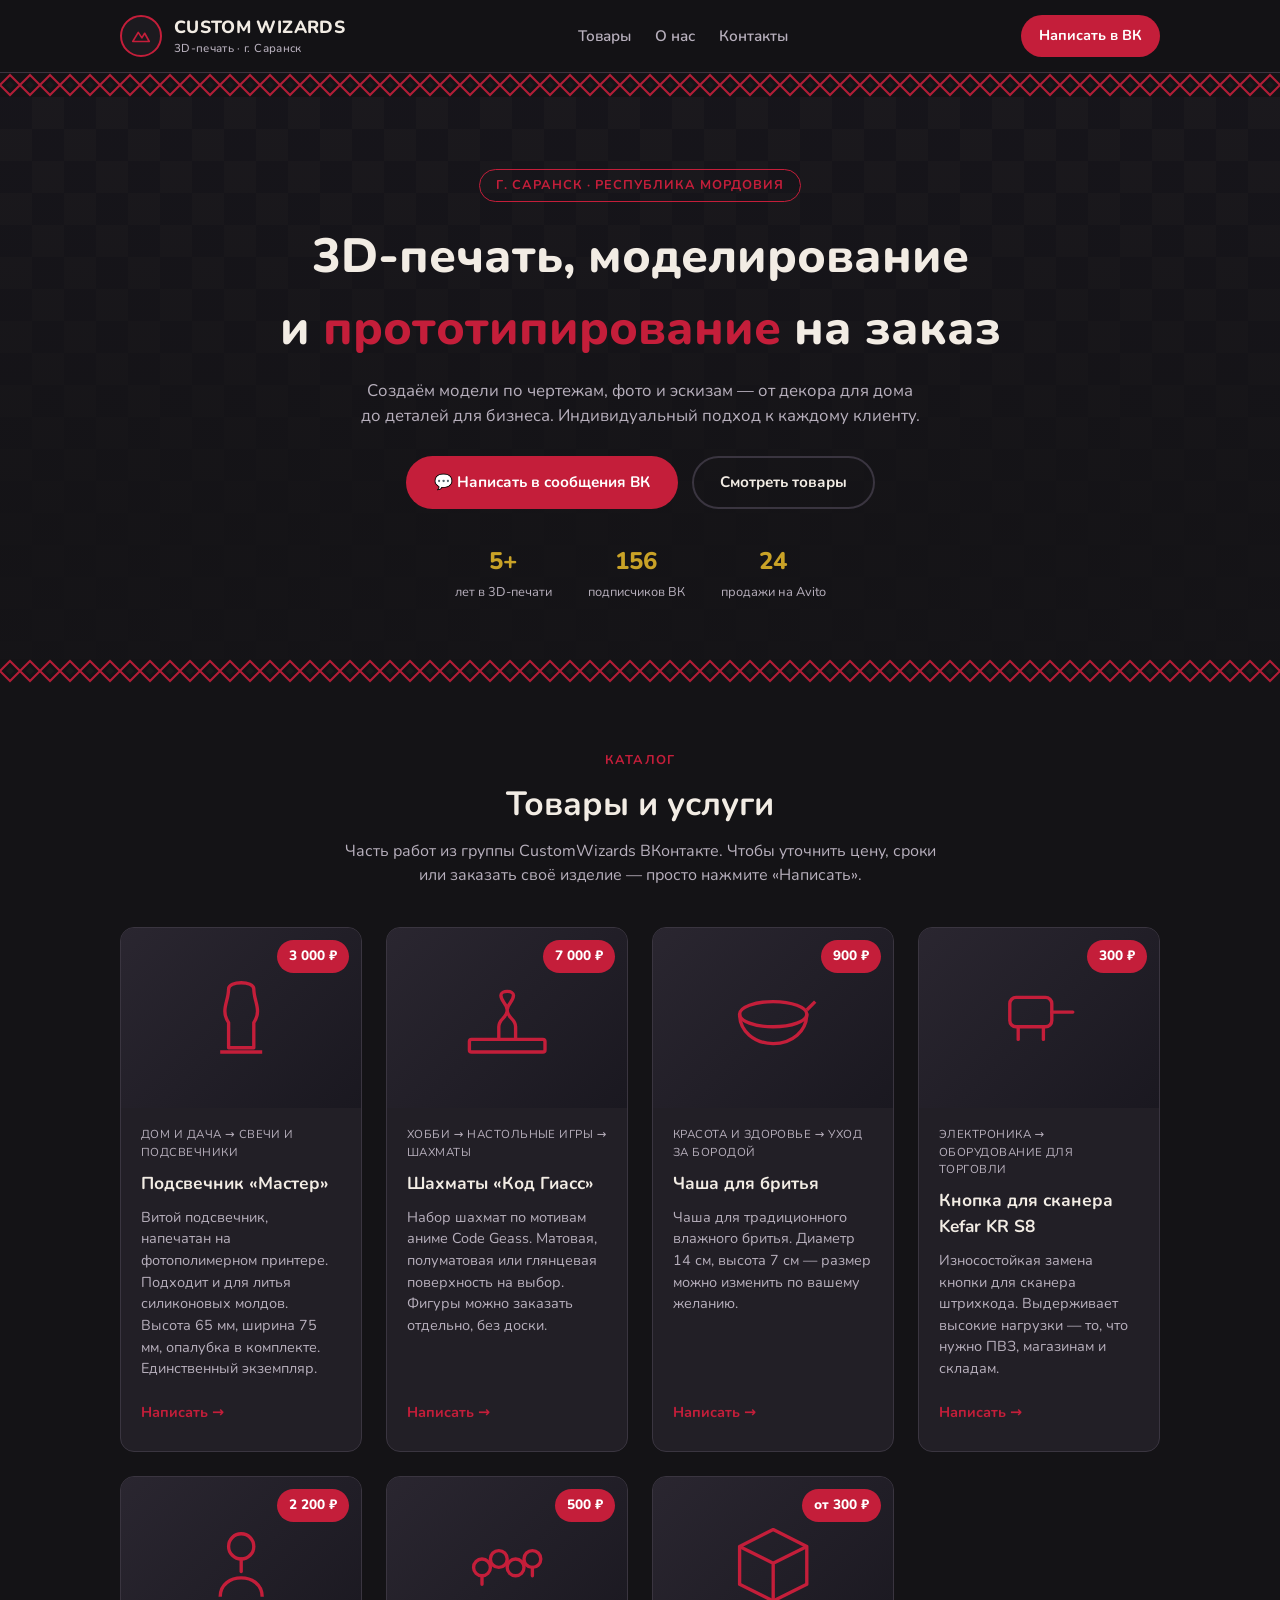
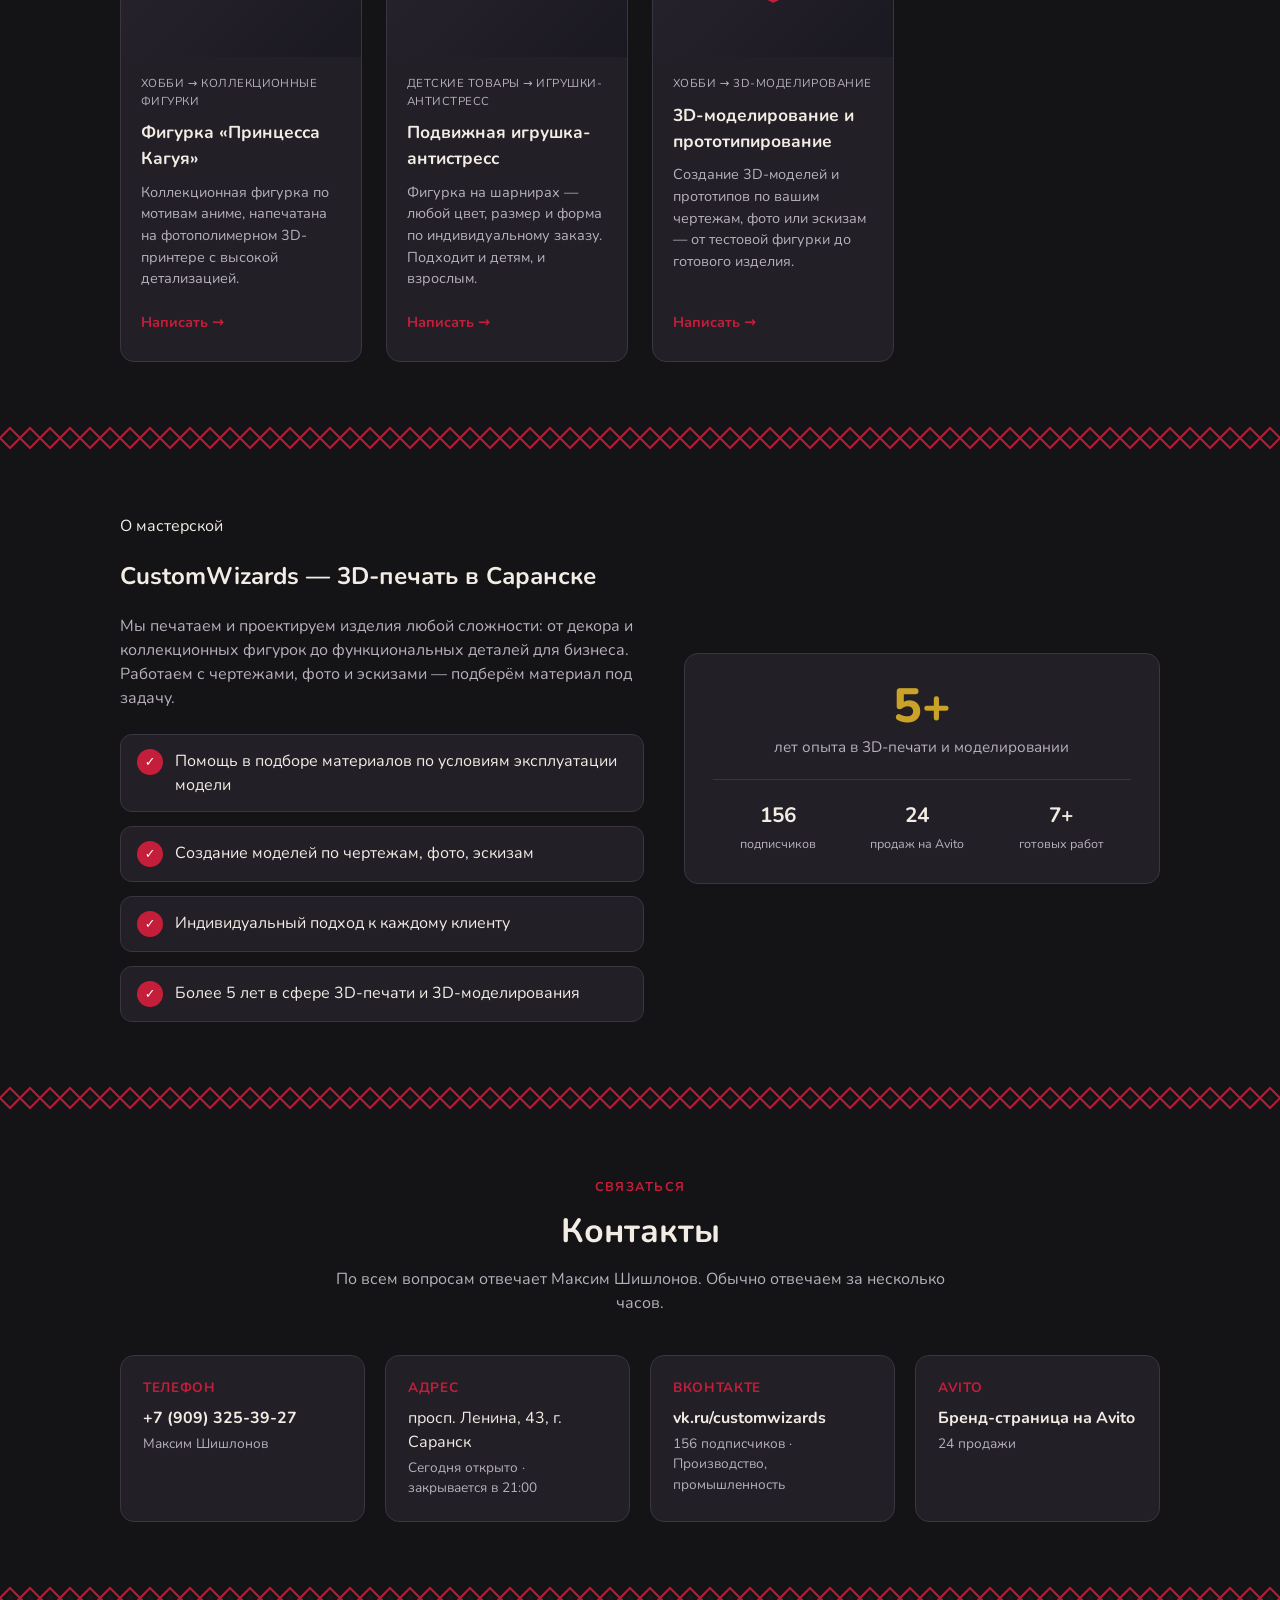
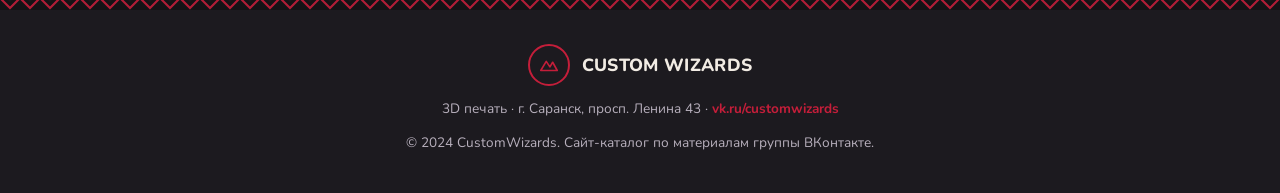
==== customwizards/index.html @ 52fe1aa4 "Add CustomWizards catalog site with Mordovian ornament styling Builds a single-page catalog site for" ====
<!DOCTYPE html>
<html lang="ru">
<head>
<meta charset="UTF-8">
<meta name="viewport" content="width=device-width, initial-scale=1.0">
<title>CustomWizards — 3D-печать и моделирование в Саранске</title>
<meta name="description" content="CustomWizards | 3D печать г. Саранск — 3D-печать, моделирование и прототипирование на заказ. Подсвечники, фигурки, шахматы, аксессуары и индивидуальные изделия.">
<link rel="preconnect" href="https://fonts.googleapis.com">
<link rel="preconnect" href="https://fonts.gstatic.com" crossorigin>
<link href="https://fonts.googleapis.com/css2?family=Nunito:wght@400;600;700;800&display=swap" rel="stylesheet">
<link rel="stylesheet" href="css/style.css">
</head>
<body>

<header class="site-header">
  <div class="nav">
    <a class="brand" href="#top">
      <span class="logo-badge" aria-hidden="true">
        <svg width="22" height="22" viewBox="0 0 24 24" fill="none" stroke="#c41e3a" stroke-width="1.8">
          <path d="M3 18 L9 8 L13 14 L16 9 L21 18 Z" stroke-linejoin="round"/>
        </svg>
      </span>
      <span>CUSTOM WIZARDS<small>3D-печать · г. Саранск</small></span>
    </a>
    <ul class="nav-links" id="navLinks">
      <li><a href="#products">Товары</a></li>
      <li><a href="#about">О нас</a></li>
      <li><a href="#contacts">Контакты</a></li>
    </ul>
    <a class="nav-cta" id="navCta" href="https://vk.me/customwizards" target="_blank" rel="noopener">Написать в ВК</a>
    <button class="menu-toggle" id="menuToggle" aria-label="Меню">☰</button>
  </div>
</header>

<div class="ornament-strip" aria-hidden="true"></div>

<main id="top">

  <!-- HERO -->
  <section class="hero">
    <div class="container hero-inner">
      <span class="eyebrow">г. Саранск · Республика Мордовия</span>
      <h1>3D-печать, моделирование<br>и <span>прототипирование</span> на заказ</h1>
      <p class="lead">Создаём модели по чертежам, фото и эскизам — от декора для дома до деталей для бизнеса. Индивидуальный подход к каждому клиенту.</p>
      <div class="hero-actions">
        <a class="btn btn-primary" href="https://vk.me/customwizards" target="_blank" rel="noopener">💬 Написать в сообщения ВК</a>
        <a class="btn btn-outline" href="#products">Смотреть товары</a>
      </div>
      <div class="hero-stats">
        <div class="stat"><b>5+</b><span>лет в 3D-печати</span></div>
        <div class="stat"><b>156</b><span>подписчиков ВК</span></div>
        <div class="stat"><b>24</b><span>продажи на Avito</span></div>
      </div>
    </div>
  </section>

  <div class="ornament-strip" aria-hidden="true"></div>

  <!-- PRODUCTS -->
  <section class="section" id="products">
    <div class="container">
      <div class="section-head">
        <span class="kicker">Каталог</span>
        <h2>Товары и услуги</h2>
        <p>Часть работ из группы CustomWizards ВКонтакте. Чтобы уточнить цену, сроки или заказать своё изделие — просто нажмите «Написать».</p>
      </div>

      <div class="grid">

        <!-- 1 Подсвечник -->
        <article class="product-card">
          <div class="product-media">
            <span class="price-tag">3 000 ₽</span>
            <svg viewBox="0 0 48 48" fill="none" stroke="#c41e3a" stroke-width="1.6">
              <path d="M18 10 C18 6 30 6 30 10 C30 16 34 20 30 26 L30 38 L18 38 L18 26 C14 20 18 16 18 10 Z" stroke-linejoin="round"/>
              <line x1="14" y1="40" x2="34" y2="40"/>
            </svg>
          </div>
          <div class="product-body">
            <span class="product-cat">Дом и дача → Свечи и подсвечники</span>
            <h3>Подсвечник «Мастер»</h3>
            <p>Витой подсвечник, напечатан на фотополимерном принтере. Подходит и для литья силиконовых молдов. Высота 65 мм, ширина 75 мм, опалубка в комплекте. Единственный экземпляр.</p>
            <a class="product-link" href="https://vk.me/customwizards" target="_blank" rel="noopener">Написать →</a>
          </div>
        </article>

        <!-- 2 Шахматы -->
        <article class="product-card">
          <div class="product-media">
            <span class="price-tag">7 000 ₽</span>
            <svg viewBox="0 0 48 48" fill="none" stroke="#c41e3a" stroke-width="1.6">
              <rect x="6" y="34" width="36" height="6" rx="1" stroke-linejoin="round"/>
              <path d="M20 34 L20 28 C20 24 24 24 24 20 C24 17 21 16 21 13 C21 10.5 27 10.5 27 13 C27 16 24 17 24 20 C24 24 28 24 28 28 L28 34" stroke-linejoin="round"/>
            </svg>
          </div>
          <div class="product-body">
            <span class="product-cat">Хобби → Настольные игры → Шахматы</span>
            <h3>Шахматы «Код Гиасс»</h3>
            <p>Набор шахмат по мотивам аниме Code Geass. Матовая, полуматовая или глянцевая поверхность на выбор. Фигуры можно заказать отдельно, без доски.</p>
            <a class="product-link" href="https://vk.me/customwizards" target="_blank" rel="noopener">Написать →</a>
          </div>
        </article>

        <!-- 3 Чаша для бритья -->
        <article class="product-card">
          <div class="product-media">
            <span class="price-tag">900 ₽</span>
            <svg viewBox="0 0 48 48" fill="none" stroke="#c41e3a" stroke-width="1.6">
              <path d="M8 22 C8 30 15 36 24 36 C33 36 40 30 40 22" stroke-linecap="round"/>
              <ellipse cx="24" cy="22" rx="16" ry="6"/>
              <path d="M40 20 L44 16"/>
            </svg>
          </div>
          <div class="product-body">
            <span class="product-cat">Красота и здоровье → Уход за бородой</span>
            <h3>Чаша для бритья</h3>
            <p>Чаша для традиционного влажного бритья. Диаметр 14 см, высота 7 см — размер можно изменить по вашему желанию.</p>
            <a class="product-link" href="https://vk.me/customwizards" target="_blank" rel="noopener">Написать →</a>
          </div>
        </article>

        <!-- 4 Кнопка сканера -->
        <article class="product-card">
          <div class="product-media">
            <span class="price-tag">300 ₽</span>
            <svg viewBox="0 0 48 48" fill="none" stroke="#c41e3a" stroke-width="1.6">
              <rect x="10" y="14" width="20" height="14" rx="3" stroke-linejoin="round"/>
              <path d="M30 21 L40 21" stroke-linecap="round"/>
              <path d="M14 28 L14 34" stroke-linecap="round"/>
              <path d="M26 28 L26 34" stroke-linecap="round"/>
            </svg>
          </div>
          <div class="product-body">
            <span class="product-cat">Электроника → Оборудование для торговли</span>
            <h3>Кнопка для сканера Kefar KR S8</h3>
            <p>Износостойкая замена кнопки для сканера штрихкода. Выдерживает высокие нагрузки — то, что нужно ПВЗ, магазинам и складам.</p>
            <a class="product-link" href="https://vk.me/customwizards" target="_blank" rel="noopener">Написать →</a>
          </div>
        </article>

        <!-- 5 Принцесса Кагуя -->
        <article class="product-card">
          <div class="product-media">
            <span class="price-tag">2 200 ₽</span>
            <svg viewBox="0 0 48 48" fill="none" stroke="#c41e3a" stroke-width="1.6">
              <circle cx="24" cy="14" r="6"/>
              <path d="M14 38 C14 26 34 26 34 38" stroke-linejoin="round"/>
              <path d="M24 20 L24 26" stroke-linecap="round"/>
            </svg>
          </div>
          <div class="product-body">
            <span class="product-cat">Хобби → Коллекционные фигурки</span>
            <h3>Фигурка «Принцесса Кагуя»</h3>
            <p>Коллекционная фигурка по мотивам аниме, напечатана на фотополимерном 3D-принтере с высокой детализацией.</p>
            <a class="product-link" href="https://vk.me/customwizards" target="_blank" rel="noopener">Написать →</a>
          </div>
        </article>

        <!-- 6 Игрушка-антистресс -->
        <article class="product-card">
          <div class="product-media">
            <span class="price-tag">500 ₽</span>
            <svg viewBox="0 0 48 48" fill="none" stroke="#c41e3a" stroke-width="1.6">
              <circle cx="12" cy="24" r="4"/>
              <circle cx="20" cy="20" r="4"/>
              <circle cx="28" cy="24" r="4"/>
              <circle cx="36" cy="20" r="4"/>
              <path d="M12 28 L12 32 M36 24 L36 28" stroke-linecap="round"/>
            </svg>
          </div>
          <div class="product-body">
            <span class="product-cat">Детские товары → Игрушки-антистресс</span>
            <h3>Подвижная игрушка-антистресс</h3>
            <p>Фигурка на шарнирах — любой цвет, размер и форма по индивидуальному заказу. Подходит и детям, и взрослым.</p>
            <a class="product-link" href="https://vk.me/customwizards" target="_blank" rel="noopener">Написать →</a>
          </div>
        </article>

        <!-- 7 Моделирование/Прототипирование -->
        <article class="product-card">
          <div class="product-media">
            <span class="price-tag">от 300 ₽</span>
            <svg viewBox="0 0 48 48" fill="none" stroke="#c41e3a" stroke-width="1.6">
              <path d="M24 6 L40 14 L40 32 L24 40 L8 32 L8 14 Z" stroke-linejoin="round"/>
              <path d="M8 14 L24 22 L40 14 M24 22 L24 40" stroke-linejoin="round"/>
            </svg>
          </div>
          <div class="product-body">
            <span class="product-cat">Хобби → 3D-моделирование</span>
            <h3>3D-моделирование и прототипирование</h3>
            <p>Создание 3D-моделей и прототипов по вашим чертежам, фото или эскизам — от тестовой фигурки до готового изделия.</p>
            <a class="product-link" href="https://vk.me/customwizards" target="_blank" rel="noopener">Написать →</a>
          </div>
        </article>

      </div>
    </div>
  </section>

  <div class="ornament-strip" aria-hidden="true"></div>

  <!-- ABOUT -->
  <section class="section" id="about">
    <div class="container about-wrap">
      <div>
        <span class="kicker">О мастерской</span>
        <h2>CustomWizards — 3D-печать в Саранске</h2>
        <p style="color:var(--text-dim); margin-bottom:24px;">Мы печатаем и проектируем изделия любой сложности: от декора и коллекционных фигурок до функциональных деталей для бизнеса. Работаем с чертежами, фото и эскизами — подберём материал под задачу.</p>
        <ul class="services-list">
          <li><span class="check">✓</span> Помощь в подборе материалов по условиям эксплуатации модели</li>
          <li><span class="check">✓</span> Создание моделей по чертежам, фото, эскизам</li>
          <li><span class="check">✓</span> Индивидуальный подход к каждому клиенту</li>
          <li><span class="check">✓</span> Более 5 лет в сфере 3D-печати и 3D-моделирования</li>
        </ul>
      </div>
      <div class="badge-panel">
        <div class="years">5+</div>
        <div class="years-label">лет опыта в 3D-печати и моделировании</div>
        <div class="divider"></div>
        <div class="mini-stats">
          <div><b>156</b><span>подписчиков</span></div>
          <div><b>24</b><span>продаж на Avito</span></div>
          <div><b>7+</b><span>готовых работ</span></div>
        </div>
      </div>
    </div>
  </section>

  <div class="ornament-strip" aria-hidden="true"></div>

  <!-- CONTACTS -->
  <section class="section" id="contacts">
    <div class="container">
      <div class="section-head">
        <span class="kicker">Связаться</span>
        <h2>Контакты</h2>
        <p>По всем вопросам отвечает Максим Шишлонов. Обычно отвечаем за несколько часов.</p>
      </div>
      <div class="contact-wrap">
        <div class="contact-card">
          <h4>Телефон</h4>
          <a href="tel:+79093253927">+7 (909) 325-39-27</a>
          <p class="sub">Максим Шишлонов</p>
        </div>
        <div class="contact-card">
          <h4>Адрес</h4>
          <p>просп. Ленина, 43, г. Саранск</p>
          <p class="sub">Сегодня открыто · закрывается в 21:00</p>
        </div>
        <div class="contact-card">
          <h4>ВКонтакте</h4>
          <a href="https://vk.ru/customwizards" target="_blank" rel="noopener">vk.ru/customwizards</a>
          <p class="sub">156 подписчиков · Производство, промышленность</p>
        </div>
        <div class="contact-card">
          <h4>Avito</h4>
          <a href="https://www.avito.ru/brands/i325204323/all?sellerId=388c10546d2256b89f6" target="_blank" rel="noopener">Бренд-страница на Avito</a>
          <p class="sub">24 продажи</p>
        </div>
      </div>
    </div>
  </section>

</main>

<div class="ornament-strip" aria-hidden="true"></div>

<footer>
  <div class="container">
    <a class="brand" href="#top">
      <span class="logo-badge" aria-hidden="true">
        <svg width="22" height="22" viewBox="0 0 24 24" fill="none" stroke="#c41e3a" stroke-width="1.8">
          <path d="M3 18 L9 8 L13 14 L16 9 L21 18 Z" stroke-linejoin="round"/>
        </svg>
      </span>
      <span>CUSTOM WIZARDS</span>
    </a>
    <p>3D печать · г. Саранск, просп. Ленина 43 · <a class="vk-link" href="https://vk.ru/customwizards" target="_blank" rel="noopener">vk.ru/customwizards</a></p>
    <p>© 2024 CustomWizards. Сайт-каталог по материалам группы ВКонтакте.</p>
  </div>
</footer>

<a class="floating-cta" href="https://vk.me/customwizards" target="_blank" rel="noopener">💬 Написать</a>

<script src="js/main.js"></script>
</body>
</html>
---- customwizards/css/style.css ----
:root {
  --bg: #141316;
  --bg-soft: #1c1a1f;
  --card: #221f26;
  --card-border: #3a3540;
  --text: #f2ece4;
  --text-dim: #b8b0bd;
  --red: #c41e3a;
  --red-dark: #8f1529;
  --cream: #f2ece4;
  --gold: #c9a227;
  --radius: 14px;
  --ornament: url("ornament.svg");
}

* { box-sizing: border-box; }

html { scroll-behavior: smooth; }

body {
  margin: 0;
  background: var(--bg);
  color: var(--text);
  font-family: "Nunito", "Segoe UI", system-ui, sans-serif;
  line-height: 1.5;
}

a { color: inherit; }

.ornament-strip {
  height: 24px;
  background-image: var(--ornament);
  background-repeat: repeat-x;
  background-size: 40px 24px;
  background-position: center;
  opacity: 0.9;
}

.container {
  max-width: 1080px;
  margin: 0 auto;
  padding: 0 20px;
}

/* Header */
header.site-header {
  position: sticky;
  top: 0;
  z-index: 20;
  background: rgba(20, 19, 22, 0.92);
  backdrop-filter: blur(6px);
  border-bottom: 1px solid var(--card-border);
}

.nav {
  display: flex;
  align-items: center;
  justify-content: space-between;
  padding: 14px 20px;
  max-width: 1080px;
  margin: 0 auto;
}

.brand {
  display: flex;
  align-items: center;
  gap: 12px;
  font-weight: 800;
  font-size: 1.1rem;
  letter-spacing: 0.02em;
  text-decoration: none;
  color: var(--text);
}

.brand .logo-badge {
  width: 42px;
  height: 42px;
  border-radius: 50%;
  border: 2px solid var(--red);
  display: flex;
  align-items: center;
  justify-content: center;
  background: var(--bg-soft);
  flex-shrink: 0;
}

.brand small {
  display: block;
  font-weight: 500;
  font-size: 0.72rem;
  color: var(--text-dim);
  letter-spacing: 0.03em;
}

.nav-links {
  display: flex;
  gap: 24px;
  list-style: none;
  margin: 0;
  padding: 0;
}

.nav-links a {
  text-decoration: none;
  color: var(--text-dim);
  font-weight: 600;
  font-size: 0.95rem;
  transition: color 0.2s;
}
.nav-links a:hover { color: var(--red); }

.nav-cta {
  display: inline-flex;
  align-items: center;
  gap: 8px;
  background: var(--red);
  color: #fff;
  padding: 10px 18px;
  border-radius: 999px;
  font-weight: 700;
  font-size: 0.9rem;
  text-decoration: none;
  white-space: nowrap;
  transition: background 0.2s, transform 0.2s;
}
.nav-cta:hover { background: var(--red-dark); transform: translateY(-1px); }

.menu-toggle {
  display: none;
  background: none;
  border: 1px solid var(--card-border);
  border-radius: 8px;
  color: var(--text);
  padding: 8px 10px;
  font-size: 1.1rem;
}

/* Hero */
.hero {
  position: relative;
  padding: 72px 0 56px;
  overflow: hidden;
  background:
    repeating-conic-gradient(#232026 0% 25%, #191720 0% 50%) 0 0/ 64px 64px;
}
.hero::after {
  content: "";
  position: absolute;
  inset: 0;
  background: linear-gradient(180deg, rgba(20,19,22,0.55), rgba(20,19,22,0.92) 75%);
}
.hero-inner {
  position: relative;
  z-index: 1;
  text-align: center;
}
.hero .eyebrow {
  display: inline-block;
  border: 1px solid var(--red);
  color: var(--red);
  border-radius: 999px;
  padding: 6px 16px;
  font-weight: 700;
  font-size: 0.8rem;
  letter-spacing: 0.08em;
  text-transform: uppercase;
  margin-bottom: 18px;
}
.hero h1 {
  font-size: clamp(1.9rem, 4.5vw, 3rem);
  margin: 0 0 14px;
  font-weight: 800;
}
.hero h1 span { color: var(--red); }
.hero p.lead {
  max-width: 560px;
  margin: 0 auto 28px;
  color: var(--text-dim);
  font-size: 1.05rem;
}
.hero-actions {
  display: flex;
  gap: 14px;
  justify-content: center;
  flex-wrap: wrap;
  margin-bottom: 34px;
}
.btn {
  display: inline-flex;
  align-items: center;
  gap: 8px;
  padding: 13px 26px;
  border-radius: 999px;
  font-weight: 700;
  text-decoration: none;
  font-size: 0.95rem;
  border: 2px solid transparent;
  cursor: pointer;
  transition: transform 0.2s, background 0.2s, border-color 0.2s;
}
.btn-primary { background: var(--red); color: #fff; }
.btn-primary:hover { background: var(--red-dark); transform: translateY(-1px); }
.btn-outline { border-color: var(--card-border); color: var(--text); background: transparent; }
.btn-outline:hover { border-color: var(--red); color: var(--red); }

.hero-stats {
  display: flex;
  justify-content: center;
  gap: 36px;
  flex-wrap: wrap;
}
.hero-stats .stat { text-align: center; }
.hero-stats .stat b {
  display: block;
  font-size: 1.5rem;
  color: var(--gold);
  font-weight: 800;
}
.hero-stats .stat span {
  font-size: 0.8rem;
  color: var(--text-dim);
}

/* Section headings */
.section { padding: 64px 0; }
.section-head {
  text-align: center;
  max-width: 620px;
  margin: 0 auto 40px;
}
.section-head .kicker {
  color: var(--red);
  font-weight: 700;
  font-size: 0.8rem;
  letter-spacing: 0.1em;
  text-transform: uppercase;
}
.section-head h2 {
  font-size: clamp(1.5rem, 3vw, 2.1rem);
  margin: 8px 0 10px;
}
.section-head p { color: var(--text-dim); margin: 0; }

/* Product grid */
.grid {
  display: grid;
  grid-template-columns: repeat(auto-fit, minmax(240px, 1fr));
  gap: 24px;
}

.product-card {
  background: var(--card);
  border: 1px solid var(--card-border);
  border-radius: var(--radius);
  overflow: hidden;
  display: flex;
  flex-direction: column;
  transition: transform 0.2s, border-color 0.2s;
}
.product-card:hover { transform: translateY(-4px); border-color: var(--red); }

.product-media {
  aspect-ratio: 4/3;
  display: flex;
  align-items: center;
  justify-content: center;
  background: linear-gradient(135deg, #2a2630, #1a1820);
  position: relative;
}
.product-media svg { width: 56%; height: 56%; }
.price-tag {
  position: absolute;
  top: 12px;
  right: 12px;
  background: var(--red);
  color: #fff;
  font-weight: 800;
  font-size: 0.85rem;
  padding: 6px 12px;
  border-radius: 999px;
}

.product-body {
  padding: 18px 20px 20px;
  display: flex;
  flex-direction: column;
  flex: 1;
  gap: 10px;
}
.product-cat {
  font-size: 0.72rem;
  color: var(--text-dim);
  text-transform: uppercase;
  letter-spacing: 0.04em;
}
.product-body h3 {
  margin: 0;
  font-size: 1.08rem;
}
.product-body p {
  margin: 0;
  color: var(--text-dim);
  font-size: 0.9rem;
  flex: 1;
}
.product-link {
  align-self: flex-start;
  display: inline-flex;
  align-items: center;
  gap: 6px;
  color: var(--red);
  font-weight: 700;
  text-decoration: none;
  font-size: 0.9rem;
  margin-top: 4px;
  padding: 8px 0;
}
.product-link:hover { text-decoration: underline; }

/* About / services */
.about-wrap {
  display: grid;
  grid-template-columns: 1.1fr 1fr;
  gap: 40px;
  align-items: center;
}
@media (max-width: 760px) { .about-wrap { grid-template-columns: 1fr; } }

.services-list {
  list-style: none;
  margin: 0;
  padding: 0;
  display: grid;
  gap: 14px;
}
.services-list li {
  display: flex;
  gap: 12px;
  align-items: flex-start;
  background: var(--card);
  border: 1px solid var(--card-border);
  border-radius: 12px;
  padding: 14px 16px;
}
.services-list .check {
  flex-shrink: 0;
  width: 26px;
  height: 26px;
  border-radius: 50%;
  background: var(--red);
  color: #fff;
  display: flex;
  align-items: center;
  justify-content: center;
  font-size: 0.8rem;
  font-weight: 800;
}

.badge-panel {
  background: var(--card);
  border: 1px solid var(--card-border);
  border-radius: var(--radius);
  padding: 28px;
  text-align: center;
  position: relative;
}
.badge-panel .years {
  font-size: 3rem;
  font-weight: 800;
  color: var(--gold);
  line-height: 1;
}
.badge-panel .years-label {
  color: var(--text-dim);
  margin-top: 6px;
  font-size: 0.95rem;
}
.badge-panel .divider {
  height: 1px;
  background: var(--card-border);
  margin: 20px 0;
}
.mini-stats {
  display: flex;
  justify-content: space-around;
}
.mini-stats div b { display: block; font-size: 1.3rem; color: var(--text); }
.mini-stats div span { font-size: 0.78rem; color: var(--text-dim); }

/* Contacts */
.contact-wrap {
  display: grid;
  grid-template-columns: repeat(auto-fit, minmax(220px, 1fr));
  gap: 20px;
}
.contact-card {
  background: var(--card);
  border: 1px solid var(--card-border);
  border-radius: var(--radius);
  padding: 22px;
}
.contact-card h4 {
  margin: 0 0 8px;
  font-size: 0.85rem;
  text-transform: uppercase;
  letter-spacing: 0.05em;
  color: var(--red);
}
.contact-card p, .contact-card a {
  margin: 0;
  font-size: 1rem;
  text-decoration: none;
}
.contact-card a { color: var(--text); font-weight: 700; }
.contact-card a:hover { color: var(--red); }
.contact-card .sub { color: var(--text-dim); font-size: 0.85rem; margin-top: 4px; }

/* Footer */
footer {
  background: var(--bg-soft);
  padding: 34px 0 26px;
  text-align: center;
  color: var(--text-dim);
  font-size: 0.85rem;
}
footer .brand { justify-content: center; margin-bottom: 10px; }
footer a.vk-link { color: var(--red); font-weight: 700; text-decoration: none; }

.floating-cta {
  position: fixed;
  bottom: 20px;
  right: 20px;
  z-index: 30;
  background: var(--red);
  color: #fff;
  border-radius: 999px;
  padding: 14px 22px;
  font-weight: 800;
  text-decoration: none;
  box-shadow: 0 8px 24px rgba(196, 30, 58, 0.45);
  display: flex;
  align-items: center;
  gap: 8px;
  opacity: 0;
  transform: translateY(12px);
  pointer-events: none;
  transition: opacity 0.25s, transform 0.25s;
}
.floating-cta.visible {
  opacity: 1;
  transform: translateY(0);
  pointer-events: auto;
}
.floating-cta:hover { background: var(--red-dark); }

@media (max-width: 760px) {
  .nav-links, .nav-cta { display: none; }
  .nav-links.open {
    display: flex;
    flex-direction: column;
    position: absolute;
    top: 100%;
    left: 0;
    right: 0;
    background: var(--bg-soft);
    padding: 16px 20px;
    border-bottom: 1px solid var(--card-border);
    gap: 14px;
  }
  .nav-cta.open { display: inline-flex; }
  .menu-toggle { display: inline-flex; }
}
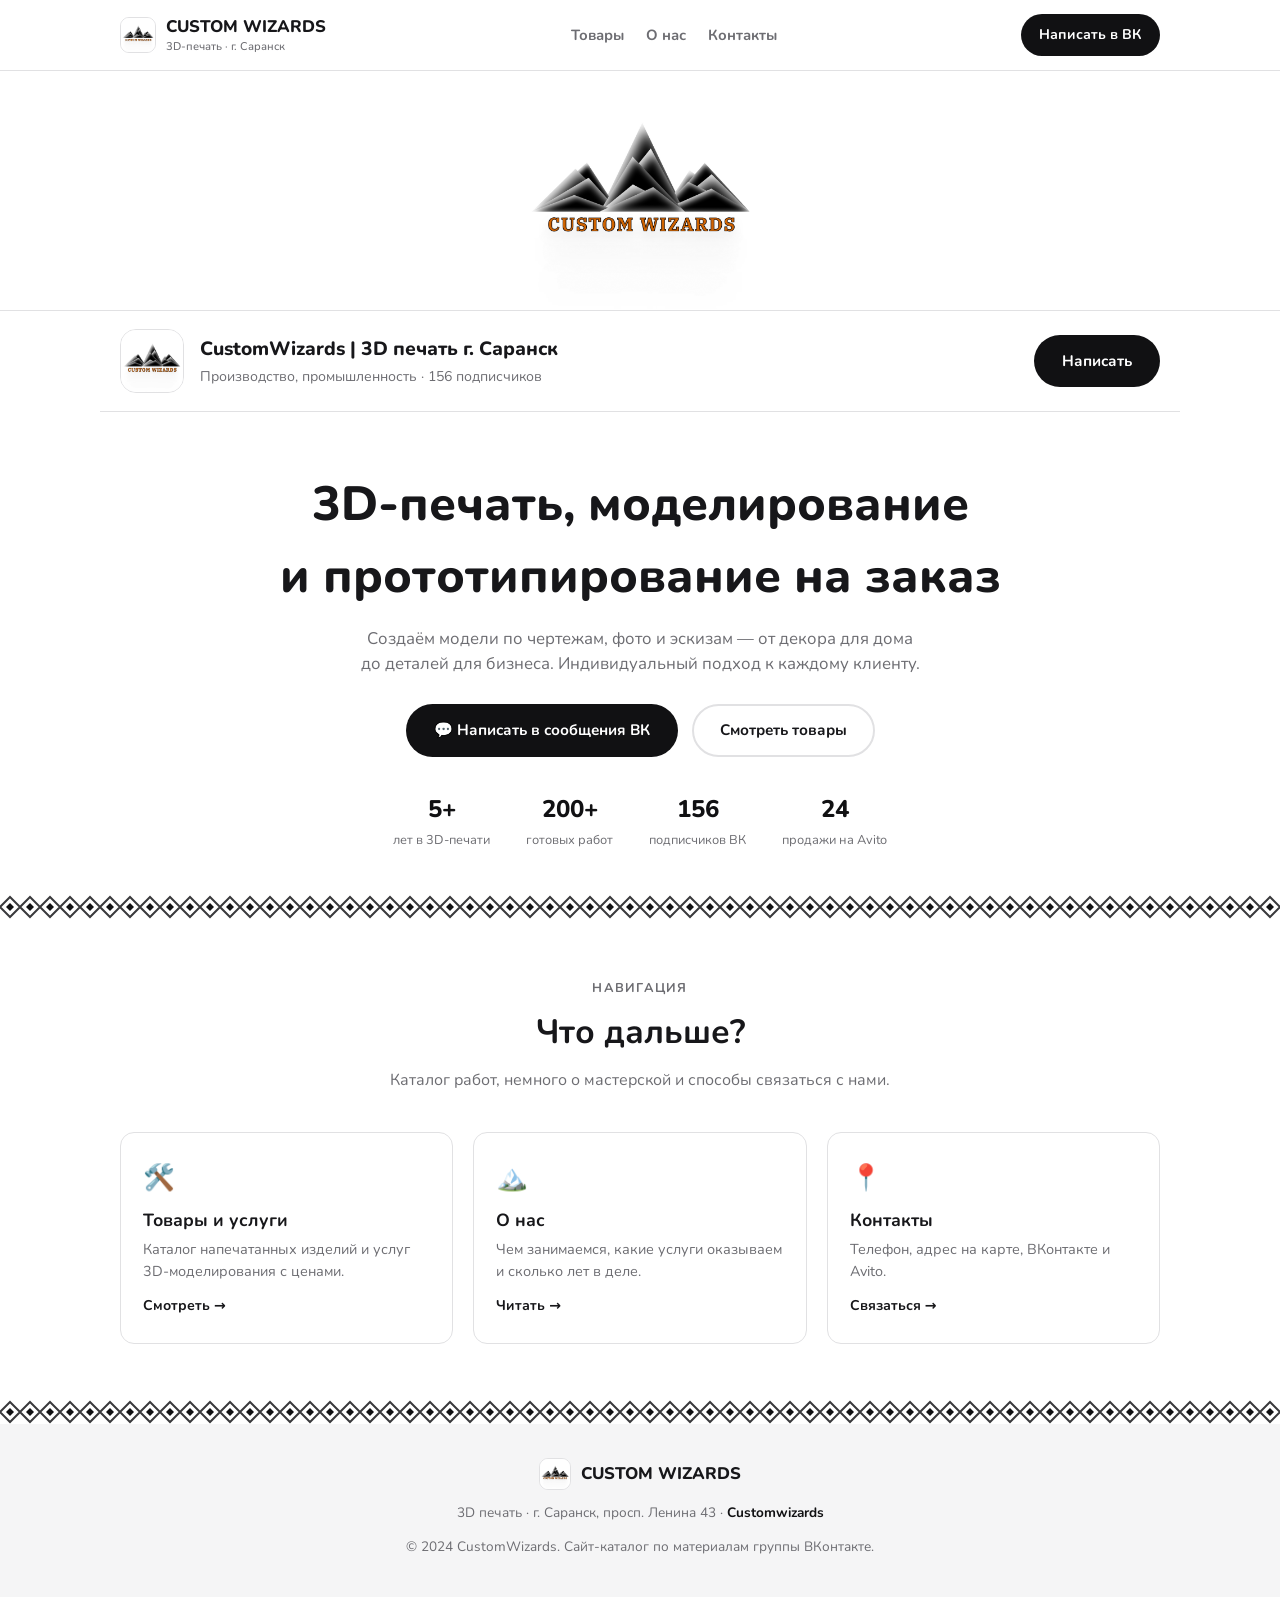
==== commit fa02217b: "Split site into pages, switch to B/W/gray theme, VK-style header - Separate pages: index.html (hub)," ====
--- a/customwizards/index.html
+++ b/customwizards/index.html
@@ -14,40 +14,45 @@
 
 <header class="site-header">
   <div class="nav">
-    <a class="brand" href="#top">
-      <span class="logo-badge" aria-hidden="true">
-        <svg width="22" height="22" viewBox="0 0 24 24" fill="none" stroke="#c41e3a" stroke-width="1.8">
-          <path d="M3 18 L9 8 L13 14 L16 9 L21 18 Z" stroke-linejoin="round"/>
-        </svg>
-      </span>
+    <a class="brand" href="index.html">
+      <img src="img/logo.png" alt="CustomWizards">
       <span>CUSTOM WIZARDS<small>3D-печать · г. Саранск</small></span>
     </a>
     <ul class="nav-links" id="navLinks">
-      <li><a href="#products">Товары</a></li>
-      <li><a href="#about">О нас</a></li>
-      <li><a href="#contacts">Контакты</a></li>
+      <li><a href="products.html">Товары</a></li>
+      <li><a href="about.html">О нас</a></li>
+      <li><a href="contacts.html">Контакты</a></li>
     </ul>
     <a class="nav-cta" id="navCta" href="https://vk.me/customwizards" target="_blank" rel="noopener">Написать в ВК</a>
     <button class="menu-toggle" id="menuToggle" aria-label="Меню">☰</button>
   </div>
 </header>
 
-<div class="ornament-strip" aria-hidden="true"></div>
+<div class="vk-banner" role="img" aria-label="CustomWizards"></div>
+<div class="vk-profile">
+  <img class="avatar" src="img/logo.png" alt="">
+  <div class="who">
+    <h1>CustomWizards | 3D печать г. Саранск</h1>
+    <p>Производство, промышленность · 156 подписчиков</p>
+  </div>
+  <div class="actions">
+    <a class="btn btn-primary" href="https://vk.me/customwizards" target="_blank" rel="noopener">Написать</a>
+  </div>
+</div>
 
-<main id="top">
+<main>
 
-  <!-- HERO -->
   <section class="hero">
-    <div class="container hero-inner">
-      <span class="eyebrow">г. Саранск · Республика Мордовия</span>
-      <h1>3D-печать, моделирование<br>и <span>прототипирование</span> на заказ</h1>
+    <div class="container">
+      <h1>3D-печать, моделирование<br>и прототипирование на заказ</h1>
       <p class="lead">Создаём модели по чертежам, фото и эскизам — от декора для дома до деталей для бизнеса. Индивидуальный подход к каждому клиенту.</p>
       <div class="hero-actions">
         <a class="btn btn-primary" href="https://vk.me/customwizards" target="_blank" rel="noopener">💬 Написать в сообщения ВК</a>
-        <a class="btn btn-outline" href="#products">Смотреть товары</a>
+        <a class="btn btn-outline" href="products.html">Смотреть товары</a>
       </div>
       <div class="hero-stats">
         <div class="stat"><b>5+</b><span>лет в 3D-печати</span></div>
+        <div class="stat"><b>200+</b><span>готовых работ</span></div>
         <div class="stat"><b>156</b><span>подписчиков ВК</span></div>
         <div class="stat"><b>24</b><span>продажи на Avito</span></div>
       </div>
@@ -56,207 +61,32 @@
 
   <div class="ornament-strip" aria-hidden="true"></div>
 
-  <!-- PRODUCTS -->
-  <section class="section" id="products">
+  <section class="section">
     <div class="container">
       <div class="section-head">
-        <span class="kicker">Каталог</span>
-        <h2>Товары и услуги</h2>
-        <p>Часть работ из группы CustomWizards ВКонтакте. Чтобы уточнить цену, сроки или заказать своё изделие — просто нажмите «Написать».</p>
+        <span class="kicker">Навигация</span>
+        <h2>Что дальше?</h2>
+        <p>Каталог работ, немного о мастерской и способы связаться с нами.</p>
       </div>
-
-      <div class="grid">
-
-        <!-- 1 Подсвечник -->
-        <article class="product-card">
-          <div class="product-media">
-            <span class="price-tag">3 000 ₽</span>
-            <svg viewBox="0 0 48 48" fill="none" stroke="#c41e3a" stroke-width="1.6">
-              <path d="M18 10 C18 6 30 6 30 10 C30 16 34 20 30 26 L30 38 L18 38 L18 26 C14 20 18 16 18 10 Z" stroke-linejoin="round"/>
-              <line x1="14" y1="40" x2="34" y2="40"/>
-            </svg>
-          </div>
-          <div class="product-body">
-            <span class="product-cat">Дом и дача → Свечи и подсвечники</span>
-            <h3>Подсвечник «Мастер»</h3>
-            <p>Витой подсвечник, напечатан на фотополимерном принтере. Подходит и для литья силиконовых молдов. Высота 65 мм, ширина 75 мм, опалубка в комплекте. Единственный экземпляр.</p>
-            <a class="product-link" href="https://vk.me/customwizards" target="_blank" rel="noopener">Написать →</a>
-          </div>
-        </article>
-
-        <!-- 2 Шахматы -->
-        <article class="product-card">
-          <div class="product-media">
-            <span class="price-tag">7 000 ₽</span>
-            <svg viewBox="0 0 48 48" fill="none" stroke="#c41e3a" stroke-width="1.6">
-              <rect x="6" y="34" width="36" height="6" rx="1" stroke-linejoin="round"/>
-              <path d="M20 34 L20 28 C20 24 24 24 24 20 C24 17 21 16 21 13 C21 10.5 27 10.5 27 13 C27 16 24 17 24 20 C24 24 28 24 28 28 L28 34" stroke-linejoin="round"/>
-            </svg>
-          </div>
-          <div class="product-body">
-            <span class="product-cat">Хобби → Настольные игры → Шахматы</span>
-            <h3>Шахматы «Код Гиасс»</h3>
-            <p>Набор шахмат по мотивам аниме Code Geass. Матовая, полуматовая или глянцевая поверхность на выбор. Фигуры можно заказать отдельно, без доски.</p>
-            <a class="product-link" href="https://vk.me/customwizards" target="_blank" rel="noopener">Написать →</a>
-          </div>
-        </article>
-
-        <!-- 3 Чаша для бритья -->
-        <article class="product-card">
-          <div class="product-media">
-            <span class="price-tag">900 ₽</span>
-            <svg viewBox="0 0 48 48" fill="none" stroke="#c41e3a" stroke-width="1.6">
-              <path d="M8 22 C8 30 15 36 24 36 C33 36 40 30 40 22" stroke-linecap="round"/>
-              <ellipse cx="24" cy="22" rx="16" ry="6"/>
-              <path d="M40 20 L44 16"/>
-            </svg>
-          </div>
-          <div class="product-body">
-            <span class="product-cat">Красота и здоровье → Уход за бородой</span>
-            <h3>Чаша для бритья</h3>
-            <p>Чаша для традиционного влажного бритья. Диаметр 14 см, высота 7 см — размер можно изменить по вашему желанию.</p>
-            <a class="product-link" href="https://vk.me/customwizards" target="_blank" rel="noopener">Написать →</a>
-          </div>
-        </article>
-
-        <!-- 4 Кнопка сканера -->
-        <article class="product-card">
-          <div class="product-media">
-            <span class="price-tag">300 ₽</span>
-            <svg viewBox="0 0 48 48" fill="none" stroke="#c41e3a" stroke-width="1.6">
-              <rect x="10" y="14" width="20" height="14" rx="3" stroke-linejoin="round"/>
-              <path d="M30 21 L40 21" stroke-linecap="round"/>
-              <path d="M14 28 L14 34" stroke-linecap="round"/>
-              <path d="M26 28 L26 34" stroke-linecap="round"/>
-            </svg>
-          </div>
-          <div class="product-body">
-            <span class="product-cat">Электроника → Оборудование для торговли</span>
-            <h3>Кнопка для сканера Kefar KR S8</h3>
-            <p>Износостойкая замена кнопки для сканера штрихкода. Выдерживает высокие нагрузки — то, что нужно ПВЗ, магазинам и складам.</p>
-            <a class="product-link" href="https://vk.me/customwizards" target="_blank" rel="noopener">Написать →</a>
-          </div>
-        </article>
-
-        <!-- 5 Принцесса Кагуя -->
-        <article class="product-card">
-          <div class="product-media">
-            <span class="price-tag">2 200 ₽</span>
-            <svg viewBox="0 0 48 48" fill="none" stroke="#c41e3a" stroke-width="1.6">
-              <circle cx="24" cy="14" r="6"/>
-              <path d="M14 38 C14 26 34 26 34 38" stroke-linejoin="round"/>
-              <path d="M24 20 L24 26" stroke-linecap="round"/>
-            </svg>
-          </div>
-          <div class="product-body">
-            <span class="product-cat">Хобби → Коллекционные фигурки</span>
-            <h3>Фигурка «Принцесса Кагуя»</h3>
-            <p>Коллекционная фигурка по мотивам аниме, напечатана на фотополимерном 3D-принтере с высокой детализацией.</p>
-            <a class="product-link" href="https://vk.me/customwizards" target="_blank" rel="noopener">Написать →</a>
-          </div>
-        </article>
-
-        <!-- 6 Игрушка-антистресс -->
-        <article class="product-card">
-          <div class="product-media">
-            <span class="price-tag">500 ₽</span>
-            <svg viewBox="0 0 48 48" fill="none" stroke="#c41e3a" stroke-width="1.6">
-              <circle cx="12" cy="24" r="4"/>
-              <circle cx="20" cy="20" r="4"/>
-              <circle cx="28" cy="24" r="4"/>
-              <circle cx="36" cy="20" r="4"/>
-              <path d="M12 28 L12 32 M36 24 L36 28" stroke-linecap="round"/>
-            </svg>
-          </div>
-          <div class="product-body">
-            <span class="product-cat">Детские товары → Игрушки-антистресс</span>
-            <h3>Подвижная игрушка-антистресс</h3>
-            <p>Фигурка на шарнирах — любой цвет, размер и форма по индивидуальному заказу. Подходит и детям, и взрослым.</p>
-            <a class="product-link" href="https://vk.me/customwizards" target="_blank" rel="noopener">Написать →</a>
-          </div>
-        </article>
-
-        <!-- 7 Моделирование/Прототипирование -->
-        <article class="product-card">
-          <div class="product-media">
-            <span class="price-tag">от 300 ₽</span>
-            <svg viewBox="0 0 48 48" fill="none" stroke="#c41e3a" stroke-width="1.6">
-              <path d="M24 6 L40 14 L40 32 L24 40 L8 32 L8 14 Z" stroke-linejoin="round"/>
-              <path d="M8 14 L24 22 L40 14 M24 22 L24 40" stroke-linejoin="round"/>
-            </svg>
-          </div>
-          <div class="product-body">
-            <span class="product-cat">Хобби → 3D-моделирование</span>
-            <h3>3D-моделирование и прототипирование</h3>
-            <p>Создание 3D-моделей и прототипов по вашим чертежам, фото или эскизам — от тестовой фигурки до готового изделия.</p>
-            <a class="product-link" href="https://vk.me/customwizards" target="_blank" rel="noopener">Написать →</a>
-          </div>
-        </article>
-
-      </div>
-    </div>
-  </section>
-
-  <div class="ornament-strip" aria-hidden="true"></div>
-
-  <!-- ABOUT -->
-  <section class="section" id="about">
-    <div class="container about-wrap">
-      <div>
-        <span class="kicker">О мастерской</span>
-        <h2>CustomWizards — 3D-печать в Саранске</h2>
-        <p style="color:var(--text-dim); margin-bottom:24px;">Мы печатаем и проектируем изделия любой сложности: от декора и коллекционных фигурок до функциональных деталей для бизнеса. Работаем с чертежами, фото и эскизами — подберём материал под задачу.</p>
-        <ul class="services-list">
-          <li><span class="check">✓</span> Помощь в подборе материалов по условиям эксплуатации модели</li>
-          <li><span class="check">✓</span> Создание моделей по чертежам, фото, эскизам</li>
-          <li><span class="check">✓</span> Индивидуальный подход к каждому клиенту</li>
-          <li><span class="check">✓</span> Более 5 лет в сфере 3D-печати и 3D-моделирования</li>
-        </ul>
-      </div>
-      <div class="badge-panel">
-        <div class="years">5+</div>
-        <div class="years-label">лет опыта в 3D-печати и моделировании</div>
-        <div class="divider"></div>
-        <div class="mini-stats">
-          <div><b>156</b><span>подписчиков</span></div>
-          <div><b>24</b><span>продаж на Avito</span></div>
-          <div><b>7+</b><span>готовых работ</span></div>
-        </div>
-      </div>
-    </div>
-  </section>
-
-  <div class="ornament-strip" aria-hidden="true"></div>
-
-  <!-- CONTACTS -->
-  <section class="section" id="contacts">
-    <div class="container">
-      <div class="section-head">
-        <span class="kicker">Связаться</span>
-        <h2>Контакты</h2>
-        <p>По всем вопросам отвечает Максим Шишлонов. Обычно отвечаем за несколько часов.</p>
-      </div>
-      <div class="contact-wrap">
-        <div class="contact-card">
-          <h4>Телефон</h4>
-          <a href="tel:+79093253927">+7 (909) 325-39-27</a>
-          <p class="sub">Максим Шишлонов</p>
-        </div>
-        <div class="contact-card">
-          <h4>Адрес</h4>
-          <p>просп. Ленина, 43, г. Саранск</p>
-          <p class="sub">Сегодня открыто · закрывается в 21:00</p>
-        </div>
-        <div class="contact-card">
-          <h4>ВКонтакте</h4>
-          <a href="https://vk.ru/customwizards" target="_blank" rel="noopener">vk.ru/customwizards</a>
-          <p class="sub">156 подписчиков · Производство, промышленность</p>
-        </div>
-        <div class="contact-card">
-          <h4>Avito</h4>
-          <a href="https://www.avito.ru/brands/i325204323/all?sellerId=388c10546d2256b89f6" target="_blank" rel="noopener">Бренд-страница на Avito</a>
-          <p class="sub">24 продажи</p>
-        </div>
+      <div class="hub-grid">
+        <a class="hub-card" href="products.html">
+          <div class="icon">🛠️</div>
+          <h3>Товары и услуги</h3>
+          <p>Каталог напечатанных изделий и услуг 3D-моделирования с ценами.</p>
+          <span class="go">Смотреть →</span>
+        </a>
+        <a class="hub-card" href="about.html">
+          <div class="icon">🏔️</div>
+          <h3>О нас</h3>
+          <p>Чем занимаемся, какие услуги оказываем и сколько лет в деле.</p>
+          <span class="go">Читать →</span>
+        </a>
+        <a class="hub-card" href="contacts.html">
+          <div class="icon">📍</div>
+          <h3>Контакты</h3>
+          <p>Телефон, адрес на карте, ВКонтакте и Avito.</p>
+          <span class="go">Связаться →</span>
+        </a>
       </div>
     </div>
   </section>
@@ -267,15 +97,11 @@
 
 <footer>
   <div class="container">
-    <a class="brand" href="#top">
-      <span class="logo-badge" aria-hidden="true">
-        <svg width="22" height="22" viewBox="0 0 24 24" fill="none" stroke="#c41e3a" stroke-width="1.8">
-          <path d="M3 18 L9 8 L13 14 L16 9 L21 18 Z" stroke-linejoin="round"/>
-        </svg>
-      </span>
+    <a class="brand" href="index.html" style="justify-content:center;">
+      <img src="img/logo.png" alt="CustomWizards" style="width:32px;height:32px;">
       <span>CUSTOM WIZARDS</span>
     </a>
-    <p>3D печать · г. Саранск, просп. Ленина 43 · <a class="vk-link" href="https://vk.ru/customwizards" target="_blank" rel="noopener">vk.ru/customwizards</a></p>
+    <p>3D печать · г. Саранск, просп. Ленина 43 · <a class="vk-link" href="https://vk.ru/customwizards" target="_blank" rel="noopener">Customwizards</a></p>
     <p>© 2024 CustomWizards. Сайт-каталог по материалам группы ВКонтакте.</p>
   </div>
 </footer>
--- a/customwizards/css/style.css
+++ b/customwizards/css/style.css
@@ -1,14 +1,13 @@
 :root {
-  --bg: #141316;
-  --bg-soft: #1c1a1f;
-  --card: #221f26;
-  --card-border: #3a3540;
-  --text: #f2ece4;
-  --text-dim: #b8b0bd;
-  --red: #c41e3a;
-  --red-dark: #8f1529;
-  --cream: #f2ece4;
-  --gold: #c9a227;
+  --bg: #ffffff;
+  --surface: #f5f5f6;
+  --card: #ffffff;
+  --border: #e1e1e3;
+  --text: #17171a;
+  --text-dim: #6d6d72;
+  --black: #111113;
+  --gray: #8a8a8e;
+  --gray-light: #d9d9db;
   --radius: 14px;
   --ornament: url("ornament.svg");
 }
@@ -26,6 +25,7 @@
 }
 
 a { color: inherit; }
+img { max-width: 100%; display: block; }
 
 .ornament-strip {
   height: 24px;
@@ -33,7 +33,6 @@
   background-repeat: repeat-x;
   background-size: 40px 24px;
   background-position: center;
-  opacity: 0.9;
 }
 
 .container {
@@ -42,16 +41,14 @@
   padding: 0 20px;
 }
 
-/* Header */
+/* Top utility nav (logo + page links + CTA) */
 header.site-header {
   position: sticky;
   top: 0;
   z-index: 20;
-  background: rgba(20, 19, 22, 0.92);
-  backdrop-filter: blur(6px);
-  border-bottom: 1px solid var(--card-border);
-}
-
+  border-bottom: 1px solid var(--border);
+  background: #fff;
+}
 .nav {
   display: flex;
   align-items: center;
@@ -59,119 +56,127 @@
   padding: 14px 20px;
   max-width: 1080px;
   margin: 0 auto;
-}
-
+  gap: 16px;
+}
 .brand {
   display: flex;
   align-items: center;
-  gap: 12px;
-  font-weight: 800;
-  font-size: 1.1rem;
-  letter-spacing: 0.02em;
+  gap: 10px;
+  font-weight: 800;
+  font-size: 1.05rem;
   text-decoration: none;
   color: var(--text);
-}
-
-.brand .logo-badge {
-  width: 42px;
-  height: 42px;
-  border-radius: 50%;
-  border: 2px solid var(--red);
-  display: flex;
-  align-items: center;
-  justify-content: center;
-  background: var(--bg-soft);
   flex-shrink: 0;
 }
-
-.brand small {
-  display: block;
-  font-weight: 500;
-  font-size: 0.72rem;
-  color: var(--text-dim);
-  letter-spacing: 0.03em;
-}
-
-.nav-links {
-  display: flex;
-  gap: 24px;
-  list-style: none;
-  margin: 0;
-  padding: 0;
-}
-
+.brand img {
+  width: 36px;
+  height: 36px;
+  border-radius: 9px;
+  border: 1px solid var(--border);
+  object-fit: contain;
+  background: #fff;
+}
+.brand small { display: block; font-weight: 500; font-size: 0.7rem; color: var(--text-dim); }
+
+.nav-links { display: flex; gap: 22px; list-style: none; margin: 0; padding: 0; }
 .nav-links a {
   text-decoration: none;
   color: var(--text-dim);
-  font-weight: 600;
-  font-size: 0.95rem;
-  transition: color 0.2s;
-}
-.nav-links a:hover { color: var(--red); }
+  font-weight: 700;
+  font-size: 0.92rem;
+  padding: 6px 0;
+  border-bottom: 2px solid transparent;
+}
+.nav-links a:hover, .nav-links a.active { color: var(--black); border-bottom-color: var(--black); }
 
 .nav-cta {
   display: inline-flex;
   align-items: center;
   gap: 8px;
-  background: var(--red);
+  background: var(--black);
   color: #fff;
   padding: 10px 18px;
   border-radius: 999px;
   font-weight: 700;
-  font-size: 0.9rem;
+  font-size: 0.88rem;
   text-decoration: none;
   white-space: nowrap;
-  transition: background 0.2s, transform 0.2s;
-}
-.nav-cta:hover { background: var(--red-dark); transform: translateY(-1px); }
+}
+.nav-cta:hover { background: #000; }
 
 .menu-toggle {
   display: none;
   background: none;
-  border: 1px solid var(--card-border);
+  border: 1px solid var(--border);
   border-radius: 8px;
   color: var(--text);
   padding: 8px 10px;
   font-size: 1.1rem;
 }
 
-/* Hero */
-.hero {
-  position: relative;
-  padding: 72px 0 56px;
-  overflow: hidden;
-  background:
-    repeating-conic-gradient(#232026 0% 25%, #191720 0% 50%) 0 0/ 64px 64px;
-}
-.hero::after {
-  content: "";
-  position: absolute;
-  inset: 0;
-  background: linear-gradient(180deg, rgba(20,19,22,0.55), rgba(20,19,22,0.92) 75%);
-}
-.hero-inner {
-  position: relative;
-  z-index: 1;
+/* VK-style cover banner */
+.vk-banner {
+  background: #fff url("../img/logo.png") center 60% / contain no-repeat;
+  height: 240px;
+  border-bottom: 1px solid var(--border);
+}
+.vk-profile {
+  display: flex;
+  align-items: center;
+  gap: 16px;
+  padding: 18px 20px;
+  max-width: 1080px;
+  margin: 0 auto;
+  border-bottom: 1px solid var(--border);
+  flex-wrap: wrap;
+}
+.vk-profile img.avatar {
+  width: 64px;
+  height: 64px;
+  border-radius: 16px;
+  border: 1px solid var(--border);
+  object-fit: contain;
+  background: #fff;
+  flex-shrink: 0;
+}
+.vk-profile .who { flex: 1; min-width: 200px; }
+.vk-profile .who h1 {
+  margin: 0;
+  font-size: 1.2rem;
+  font-weight: 800;
+}
+.vk-profile .who p {
+  margin: 2px 0 0;
+  color: var(--text-dim);
+  font-size: 0.88rem;
+}
+.vk-profile .actions { display: flex; gap: 10px; }
+
+/* Page title strip used on Products / About / Contacts */
+.page-title {
+  padding: 40px 0 28px;
   text-align: center;
 }
-.hero .eyebrow {
-  display: inline-block;
-  border: 1px solid var(--red);
-  color: var(--red);
-  border-radius: 999px;
-  padding: 6px 16px;
+.page-title .kicker {
+  color: var(--text-dim);
   font-weight: 700;
   font-size: 0.8rem;
-  letter-spacing: 0.08em;
+  letter-spacing: 0.1em;
   text-transform: uppercase;
-  margin-bottom: 18px;
-}
+}
+.page-title h1 {
+  font-size: clamp(1.6rem, 3.5vw, 2.3rem);
+  margin: 8px 0 8px;
+}
+.page-title p { color: var(--text-dim); max-width: 560px; margin: 0 auto; }
+
+/* Home hero content (sits under the vk-profile bar) */
+.hero { padding: 56px 0 44px; text-align: center; }
 .hero h1 {
   font-size: clamp(1.9rem, 4.5vw, 3rem);
   margin: 0 0 14px;
   font-weight: 800;
 }
-.hero h1 span { color: var(--red); }
 .hero p.lead {
   max-width: 560px;
   margin: 0 auto 28px;
@@ -196,75 +201,73 @@
   font-size: 0.95rem;
   border: 2px solid transparent;
   cursor: pointer;
-  transition: transform 0.2s, background 0.2s, border-color 0.2s;
-}
-.btn-primary { background: var(--red); color: #fff; }
-.btn-primary:hover { background: var(--red-dark); transform: translateY(-1px); }
-.btn-outline { border-color: var(--card-border); color: var(--text); background: transparent; }
-.btn-outline:hover { border-color: var(--red); color: var(--red); }
-
-.hero-stats {
-  display: flex;
-  justify-content: center;
-  gap: 36px;
-  flex-wrap: wrap;
-}
+}
+.btn-primary { background: var(--black); color: #fff; }
+.btn-primary:hover { background: #000; }
+.btn-outline { border-color: var(--border); color: var(--text); background: transparent; }
+.btn-outline:hover { border-color: var(--black); color: var(--black); }
+
+.hero-stats { display: flex; justify-content: center; gap: 36px; flex-wrap: wrap; }
 .hero-stats .stat { text-align: center; }
-.hero-stats .stat b {
+.hero-stats .stat b { display: block; font-size: 1.5rem; color: var(--black); font-weight: 800; }
+.hero-stats .stat span { font-size: 0.8rem; color: var(--text-dim); }
+
+/* Home page nav cards to the three sub-pages */
+.hub-grid {
+  display: grid;
+  grid-template-columns: repeat(3, 1fr);
+  gap: 20px;
+}
+@media (max-width: 760px) { .hub-grid { grid-template-columns: 1fr; } }
+.hub-card {
   display: block;
-  font-size: 1.5rem;
-  color: var(--gold);
-  font-weight: 800;
-}
-.hero-stats .stat span {
-  font-size: 0.8rem;
-  color: var(--text-dim);
-}
+  background: var(--card);
+  border: 1px solid var(--border);
+  border-radius: var(--radius);
+  padding: 26px 22px;
+  text-decoration: none;
+  color: var(--text);
+  transition: border-color 0.2s, transform 0.2s;
+}
+.hub-card:hover { border-color: var(--black); transform: translateY(-3px); }
+.hub-card .icon { font-size: 1.6rem; margin-bottom: 10px; }
+.hub-card h3 { margin: 0 0 6px; font-size: 1.1rem; }
+.hub-card p { margin: 0; color: var(--text-dim); font-size: 0.9rem; }
+.hub-card .go { display: inline-block; margin-top: 12px; font-weight: 700; font-size: 0.88rem; }
 
 /* Section headings */
-.section { padding: 64px 0; }
-.section-head {
-  text-align: center;
-  max-width: 620px;
-  margin: 0 auto 40px;
-}
+.section { padding: 56px 0; }
+.section-head { text-align: center; max-width: 620px; margin: 0 auto 40px; }
 .section-head .kicker {
-  color: var(--red);
+  color: var(--text-dim);
   font-weight: 700;
   font-size: 0.8rem;
   letter-spacing: 0.1em;
   text-transform: uppercase;
 }
-.section-head h2 {
-  font-size: clamp(1.5rem, 3vw, 2.1rem);
-  margin: 8px 0 10px;
-}
+.section-head h2 { font-size: clamp(1.5rem, 3vw, 2.1rem); margin: 8px 0 10px; }
 .section-head p { color: var(--text-dim); margin: 0; }
 
 /* Product grid */
-.grid {
-  display: grid;
-  grid-template-columns: repeat(auto-fit, minmax(240px, 1fr));
-  gap: 24px;
-}
+.grid { display: grid; grid-template-columns: repeat(auto-fit, minmax(240px, 1fr)); gap: 24px; }
 
 .product-card {
   background: var(--card);
-  border: 1px solid var(--card-border);
+  border: 1px solid var(--border);
   border-radius: var(--radius);
   overflow: hidden;
   display: flex;
   flex-direction: column;
   transition: transform 0.2s, border-color 0.2s;
 }
-.product-card:hover { transform: translateY(-4px); border-color: var(--red); }
+.product-card:hover { transform: translateY(-4px); border-color: var(--black); }
 
 .product-media {
   aspect-ratio: 4/3;
   display: flex;
   align-items: center;
   justify-content: center;
-  background: linear-gradient(135deg, #2a2630, #1a1820);
+  background: var(--surface);
   position: relative;
 }
 .product-media svg { width: 56%; height: 56%; }
@@ -272,7 +275,7 @@
   position: absolute;
   top: 12px;
   right: 12px;
-  background: var(--red);
+  background: var(--black);
   color: #fff;
   font-weight: 800;
   font-size: 0.85rem;
@@ -280,35 +283,16 @@
   border-radius: 999px;
 }
 
-.product-body {
-  padding: 18px 20px 20px;
-  display: flex;
-  flex-direction: column;
-  flex: 1;
-  gap: 10px;
-}
-.product-cat {
-  font-size: 0.72rem;
-  color: var(--text-dim);
-  text-transform: uppercase;
-  letter-spacing: 0.04em;
-}
-.product-body h3 {
-  margin: 0;
-  font-size: 1.08rem;
-}
-.product-body p {
-  margin: 0;
-  color: var(--text-dim);
-  font-size: 0.9rem;
-  flex: 1;
-}
+.product-body { padding: 18px 20px 20px; display: flex; flex-direction: column; flex: 1; gap: 10px; }
+.product-cat { font-size: 0.72rem; color: var(--text-dim); text-transform: uppercase; letter-spacing: 0.04em; }
+.product-body h3 { margin: 0; font-size: 1.08rem; }
+.product-body p { margin: 0; color: var(--text-dim); font-size: 0.9rem; flex: 1; }
 .product-link {
   align-self: flex-start;
   display: inline-flex;
   align-items: center;
   gap: 6px;
-  color: var(--red);
+  color: var(--black);
   font-weight: 700;
   text-decoration: none;
   font-size: 0.9rem;
@@ -318,27 +302,16 @@
 .product-link:hover { text-decoration: underline; }
 
 /* About / services */
-.about-wrap {
-  display: grid;
-  grid-template-columns: 1.1fr 1fr;
-  gap: 40px;
-  align-items: center;
-}
+.about-wrap { display: grid; grid-template-columns: 1.1fr 1fr; gap: 40px; align-items: center; }
 @media (max-width: 760px) { .about-wrap { grid-template-columns: 1fr; } }
 
-.services-list {
-  list-style: none;
-  margin: 0;
-  padding: 0;
-  display: grid;
-  gap: 14px;
-}
+.services-list { list-style: none; margin: 0; padding: 0; display: grid; gap: 14px; }
 .services-list li {
   display: flex;
   gap: 12px;
   align-items: flex-start;
   background: var(--card);
-  border: 1px solid var(--card-border);
+  border: 1px solid var(--border);
   border-radius: 12px;
   padding: 14px 16px;
 }
@@ -347,7 +320,7 @@
   width: 26px;
   height: 26px;
   border-radius: 50%;
-  background: var(--red);
+  background: var(--black);
   color: #fff;
   display: flex;
   align-items: center;
@@ -357,45 +330,24 @@
 }
 
 .badge-panel {
-  background: var(--card);
-  border: 1px solid var(--card-border);
+  background: var(--surface);
+  border: 1px solid var(--border);
   border-radius: var(--radius);
   padding: 28px;
   text-align: center;
-  position: relative;
-}
-.badge-panel .years {
-  font-size: 3rem;
-  font-weight: 800;
-  color: var(--gold);
-  line-height: 1;
-}
-.badge-panel .years-label {
-  color: var(--text-dim);
-  margin-top: 6px;
-  font-size: 0.95rem;
-}
-.badge-panel .divider {
-  height: 1px;
-  background: var(--card-border);
-  margin: 20px 0;
-}
-.mini-stats {
-  display: flex;
-  justify-content: space-around;
-}
+}
+.badge-panel .years { font-size: 3rem; font-weight: 800; color: var(--black); line-height: 1; }
+.badge-panel .years-label { color: var(--text-dim); margin-top: 6px; font-size: 0.95rem; }
+.badge-panel .divider { height: 1px; background: var(--border); margin: 20px 0; }
+.mini-stats { display: flex; justify-content: space-around; flex-wrap: wrap; gap: 12px; }
 .mini-stats div b { display: block; font-size: 1.3rem; color: var(--text); }
 .mini-stats div span { font-size: 0.78rem; color: var(--text-dim); }
 
 /* Contacts */
-.contact-wrap {
-  display: grid;
-  grid-template-columns: repeat(auto-fit, minmax(220px, 1fr));
-  gap: 20px;
-}
+.contact-wrap { display: grid; grid-template-columns: repeat(auto-fit, minmax(220px, 1fr)); gap: 20px; }
 .contact-card {
   background: var(--card);
-  border: 1px solid var(--card-border);
+  border: 1px solid var(--border);
   border-radius: var(--radius);
   padding: 22px;
 }
@@ -404,40 +356,32 @@
   font-size: 0.85rem;
   text-transform: uppercase;
   letter-spacing: 0.05em;
-  color: var(--red);
-}
-.contact-card p, .contact-card a {
-  margin: 0;
-  font-size: 1rem;
-  text-decoration: none;
-}
+  color: var(--text-dim);
+}
+.contact-card p, .contact-card a { margin: 0; font-size: 1rem; text-decoration: none; }
 .contact-card a { color: var(--text); font-weight: 700; }
-.contact-card a:hover { color: var(--red); }
+.contact-card a:hover { color: var(--black); text-decoration: underline; }
 .contact-card .sub { color: var(--text-dim); font-size: 0.85rem; margin-top: 4px; }
+.contact-card .map-link { display: inline-flex; align-items: center; gap: 6px; margin-top: 10px; font-weight: 700; font-size: 0.88rem; color: var(--black); }
+.contact-card .map-link:hover { text-decoration: underline; }
 
 /* Footer */
-footer {
-  background: var(--bg-soft);
-  padding: 34px 0 26px;
-  text-align: center;
-  color: var(--text-dim);
-  font-size: 0.85rem;
-}
+footer { background: var(--surface); padding: 34px 0 26px; text-align: center; color: var(--text-dim); font-size: 0.85rem; }
 footer .brand { justify-content: center; margin-bottom: 10px; }
-footer a.vk-link { color: var(--red); font-weight: 700; text-decoration: none; }
+footer a.vk-link { color: var(--black); font-weight: 700; text-decoration: none; }
 
 .floating-cta {
   position: fixed;
   bottom: 20px;
   right: 20px;
   z-index: 30;
-  background: var(--red);
+  background: var(--black);
   color: #fff;
   border-radius: 999px;
   padding: 14px 22px;
   font-weight: 800;
   text-decoration: none;
-  box-shadow: 0 8px 24px rgba(196, 30, 58, 0.45);
+  box-shadow: 0 8px 24px rgba(0, 0, 0, 0.25);
   display: flex;
   align-items: center;
   gap: 8px;
@@ -446,12 +390,8 @@
   pointer-events: none;
   transition: opacity 0.25s, transform 0.25s;
 }
-.floating-cta.visible {
-  opacity: 1;
-  transform: translateY(0);
-  pointer-events: auto;
-}
-.floating-cta:hover { background: var(--red-dark); }
+.floating-cta.visible { opacity: 1; transform: translateY(0); pointer-events: auto; }
+.floating-cta:hover { background: #000; }
 
 @media (max-width: 760px) {
   .nav-links, .nav-cta { display: none; }
@@ -462,11 +402,13 @@
     top: 100%;
     left: 0;
     right: 0;
-    background: var(--bg-soft);
+    background: #fff;
     padding: 16px 20px;
-    border-bottom: 1px solid var(--card-border);
+    border-bottom: 1px solid var(--border);
     gap: 14px;
+    z-index: 25;
   }
   .nav-cta.open { display: inline-flex; }
   .menu-toggle { display: inline-flex; }
-}
+  .vk-banner { height: 150px; }
+}
